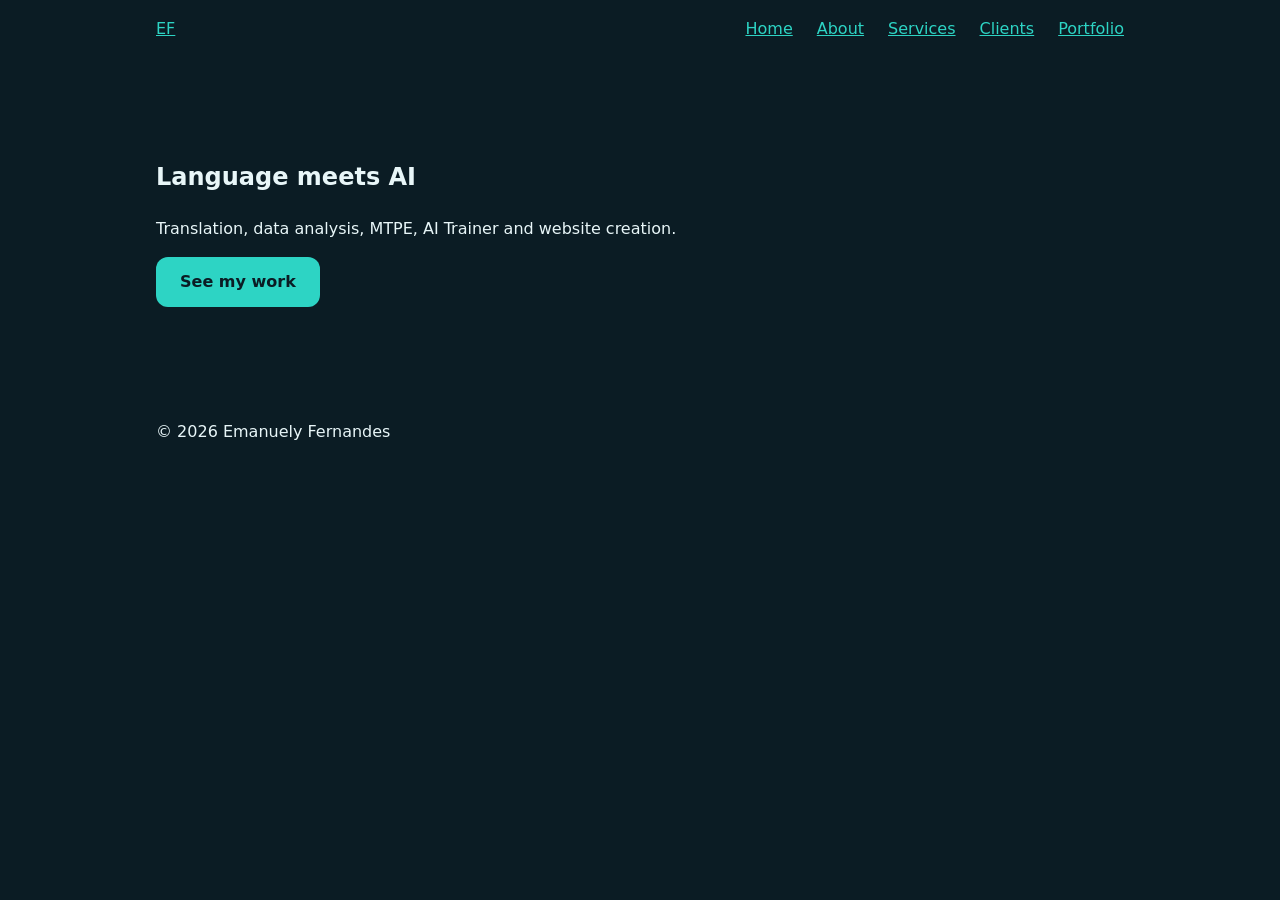
==== index.html @ c58c101b "first version" ====
<!DOCTYPE html>
<html lang="en">
<head>
  <meta charset="UTF-8">
  <meta name="viewport" content="width=device-width, initial-scale=1">
  <title>Emanuely Fernandes | Translator & AI Data Trainer</title>
  <meta name="description" content="English to Portuguese translator and AI data trainer.">
  <meta http-equiv="Content-Security-Policy"
        content="default-src 'self'; img-src 'self' data:; style-src 'self'; script-src 'self'">
  <link rel="stylesheet" href="css/style.css">
  <script src="js/main.js" defer></script>
</head>
<body>
  <header>
    <nav aria-label="Main">
      <a href="index.html" class="logo">EF</a>
      <button id="menu-btn" aria-expanded="false" aria-controls="menu">Menu</button>
      <ul id="menu">
        <li><a href="index.html" aria-current="page">Home</a></li>
        <li><a href="about.html">About</a></li>
        <li><a href="services.html">Services</a></li>
        <li><a href="clients.html">Clients</a></li>
        <li><a href="portfolio.html">Portfolio</a></li>
      </ul>
    </nav>
  </header>

  <main>
    <section class="hero">
      <h1>Language meets AI</h1>
      <p>Translation, data analysis, MTPE, AI Trainer and website creation.</p>
      <a class="btn" href="portfolio.html">See my work</a>
    </section>
  </main>

  <footer>
    <p>© <span id="year"></span> Emanuely Fernandes</p>
  </footer>
</body>
</html>
---- css/style.css ----
:root {
  --bg: #0b1c24;
  --surface: #12303c;
  --text: #e8f6f8;
  --muted: #9ec3cc;
  --accent: #2dd4c4;
  --radius: 12px;
}
* { box-sizing: border-box; }
body {
  margin: 0;
  font-family: system-ui, -apple-system, "Segoe UI", Roboto, sans-serif;
  background: var(--bg);
  color: var(--text);
  line-height: 1.6;
}
a { color: var(--accent); }
nav, main, footer { max-width: 1000px; margin: 0 auto; padding: 1rem; }
nav { display: flex; justify-content: space-between; align-items: center; }
#menu { display: flex; gap: 1.5rem; list-style: none; margin: 0; padding: 0; }
#menu-btn { display: none; }
.hero { padding: 4rem 0; }
.btn {
  display: inline-block; padding: .75rem 1.5rem;
  background: var(--accent); color: var(--bg);
  border-radius: var(--radius); text-decoration: none; font-weight: 600;
}
.card { background: var(--surface); padding: 1.5rem; border-radius: var(--radius); }
.grid { display: grid; gap: 1rem; grid-template-columns: repeat(auto-fit, minmax(240px, 1fr)); }

@media (max-width: 700px) {
  #menu-btn { display: block; }
  #menu { display: none; flex-direction: column; }
  #menu.open { display: flex; }
}
@media (prefers-reduced-motion: reduce) {
  * { animation: none !important; transition: none !important; }
}

.page { padding: 3rem 0; }
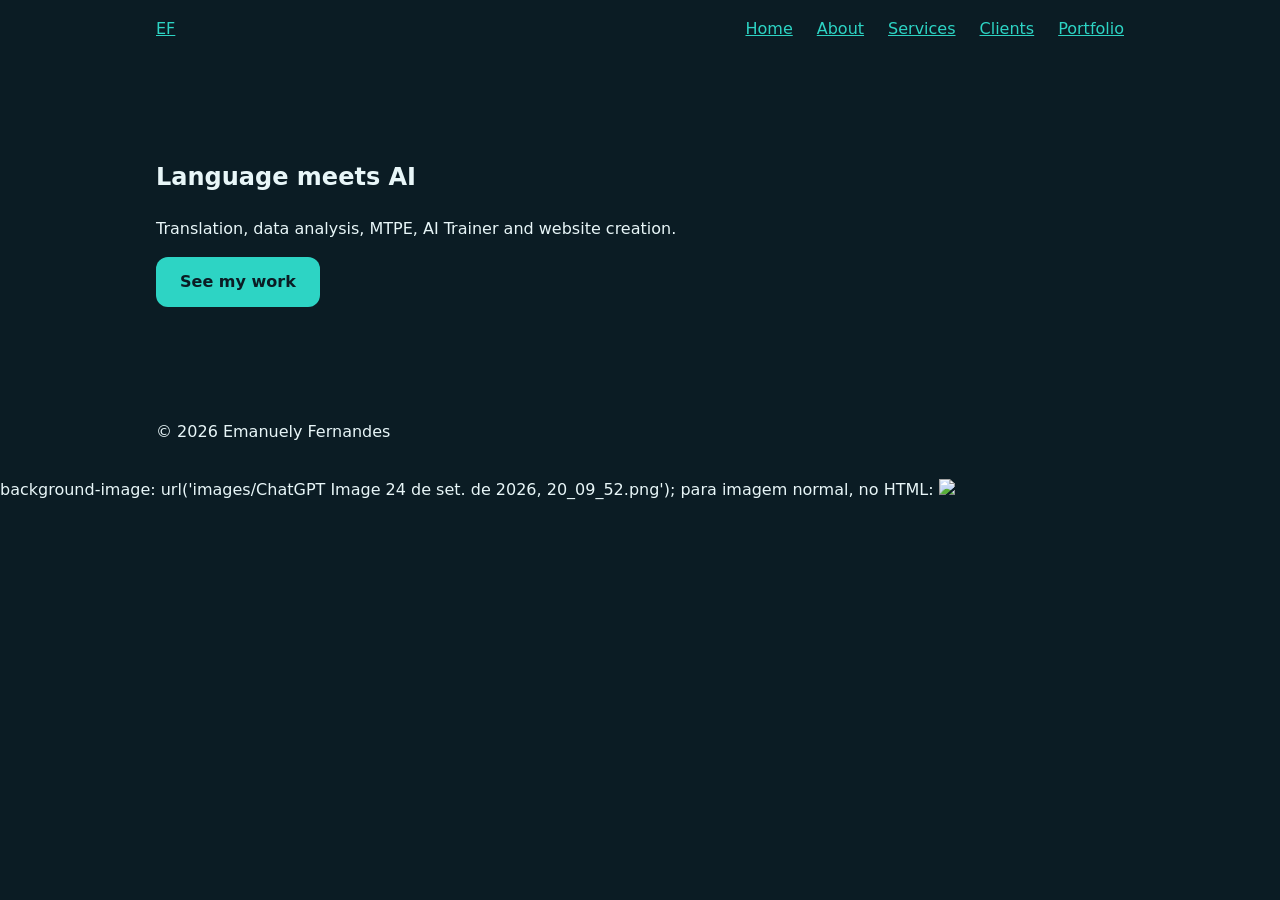
==== commit bfbc253e: "adicione imagens" ====
--- a/index.html
+++ b/index.html
@@ -37,4 +37,6 @@
     <p>© <span id="year"></span> Emanuely Fernandes</p>
   </footer>
 </body>
-</html>+</html>
+
+background-image: url('images/ChatGPT Image 24 de set. de 2026, 20_09_52.png'); para imagem normal, no HTML: <img src="images/ChatGPT Image 24 de set. de 2026, 20_09_52.png">
--- a/css/style.css
+++ b/css/style.css
@@ -37,4 +37,11 @@
   * { animation: none !important; transition: none !important; }
 }
 
-.page { padding: 3rem 0; }+.page { padding: 3rem 0; }
+
+.imagem-quadrada {
+  width: 200px;
+  height: 200px;
+  object-fit: cover;
+  border-radius: 8px;
+}
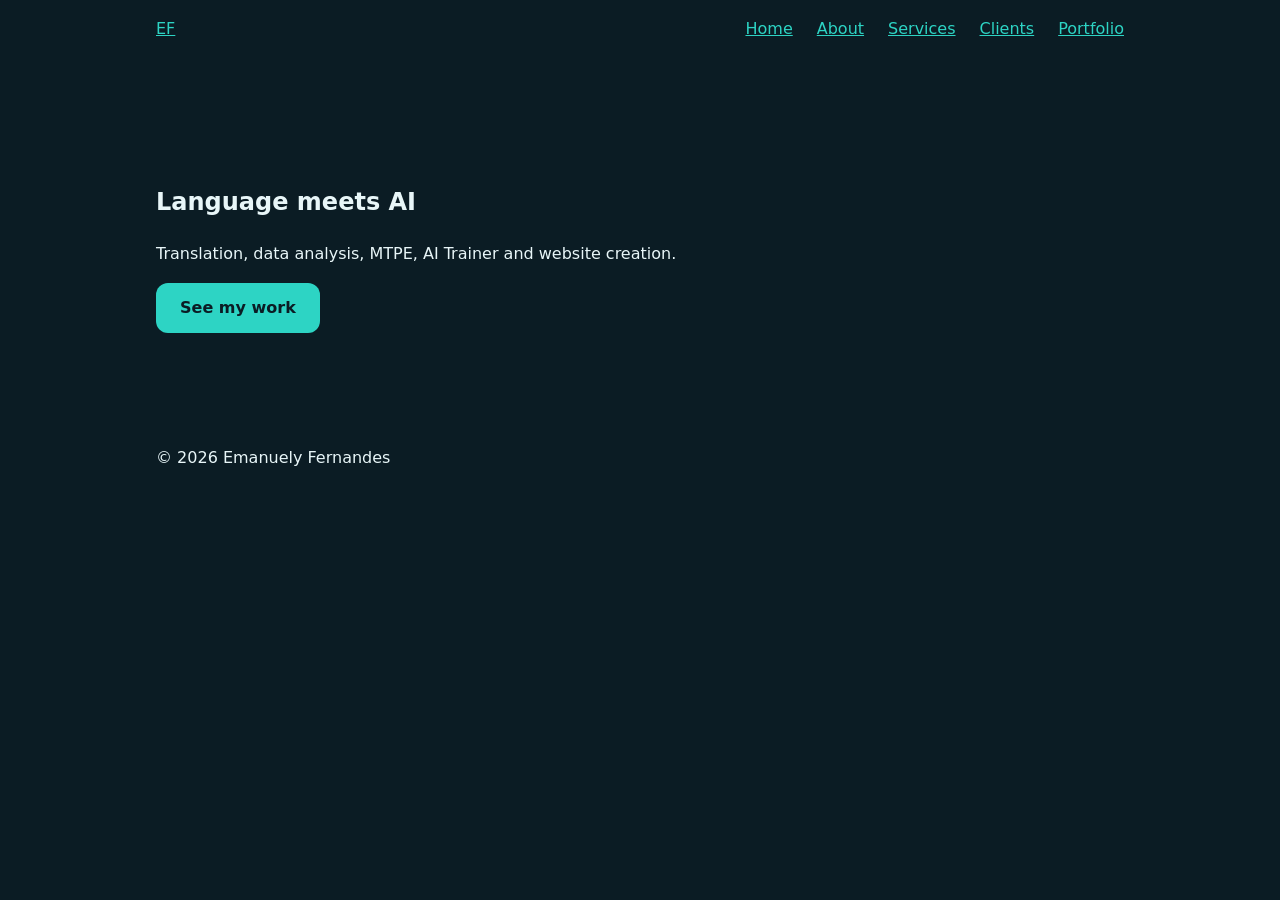
==== commit 516732b4: "mudando imagem cod" ====
--- a/index.html
+++ b/index.html
@@ -27,6 +27,7 @@
 
   <main>
     <section class="hero">
+      <img src="images/Chat.png.png" alt="" class="hero-img">
       <h1>Language meets AI</h1>
       <p>Translation, data analysis, MTPE, AI Trainer and website creation.</p>
       <a class="btn" href="portfolio.html">See my work</a>
@@ -37,6 +38,4 @@
     <p>© <span id="year"></span> Emanuely Fernandes</p>
   </footer>
 </body>
-</html>
-
-background-image: url('images/ChatGPT Image 24 de set. de 2026, 20_09_52.png'); para imagem normal, no HTML: <img src="images/ChatGPT Image 24 de set. de 2026, 20_09_52.png">+</html>
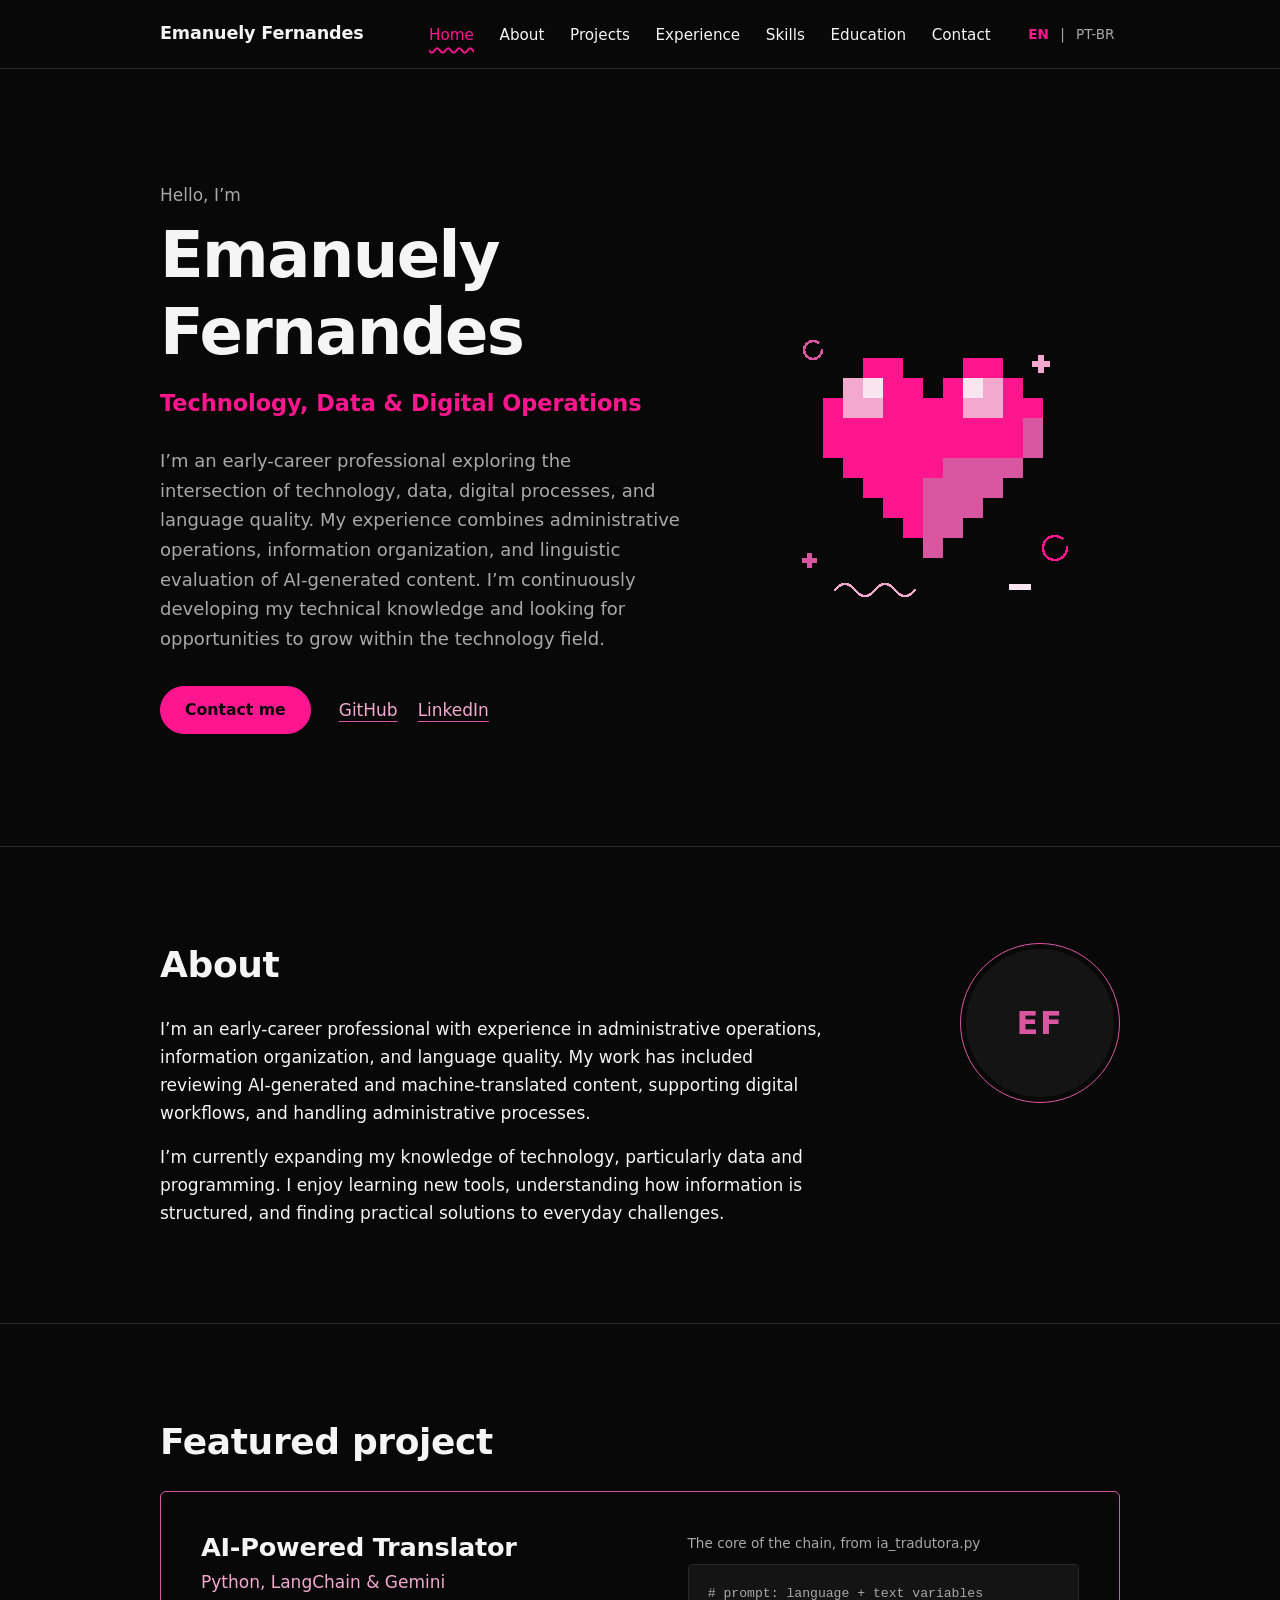
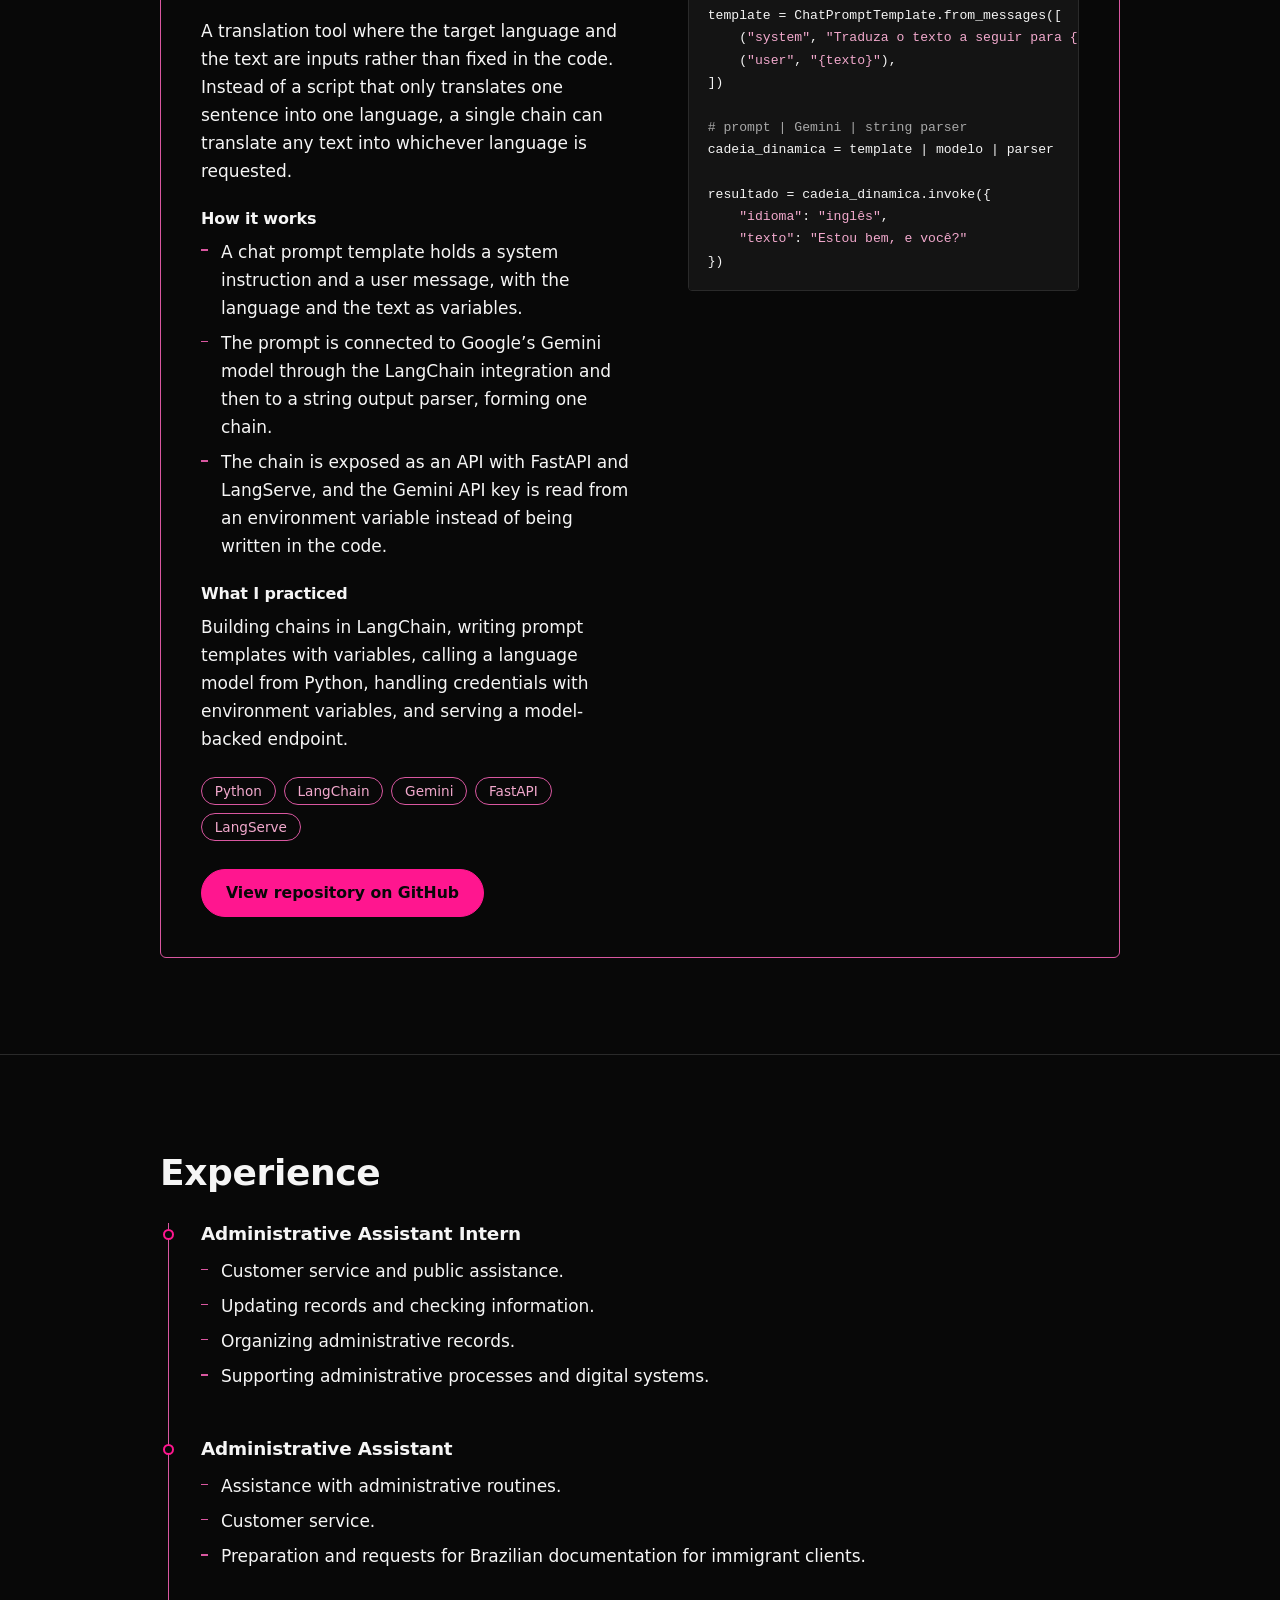
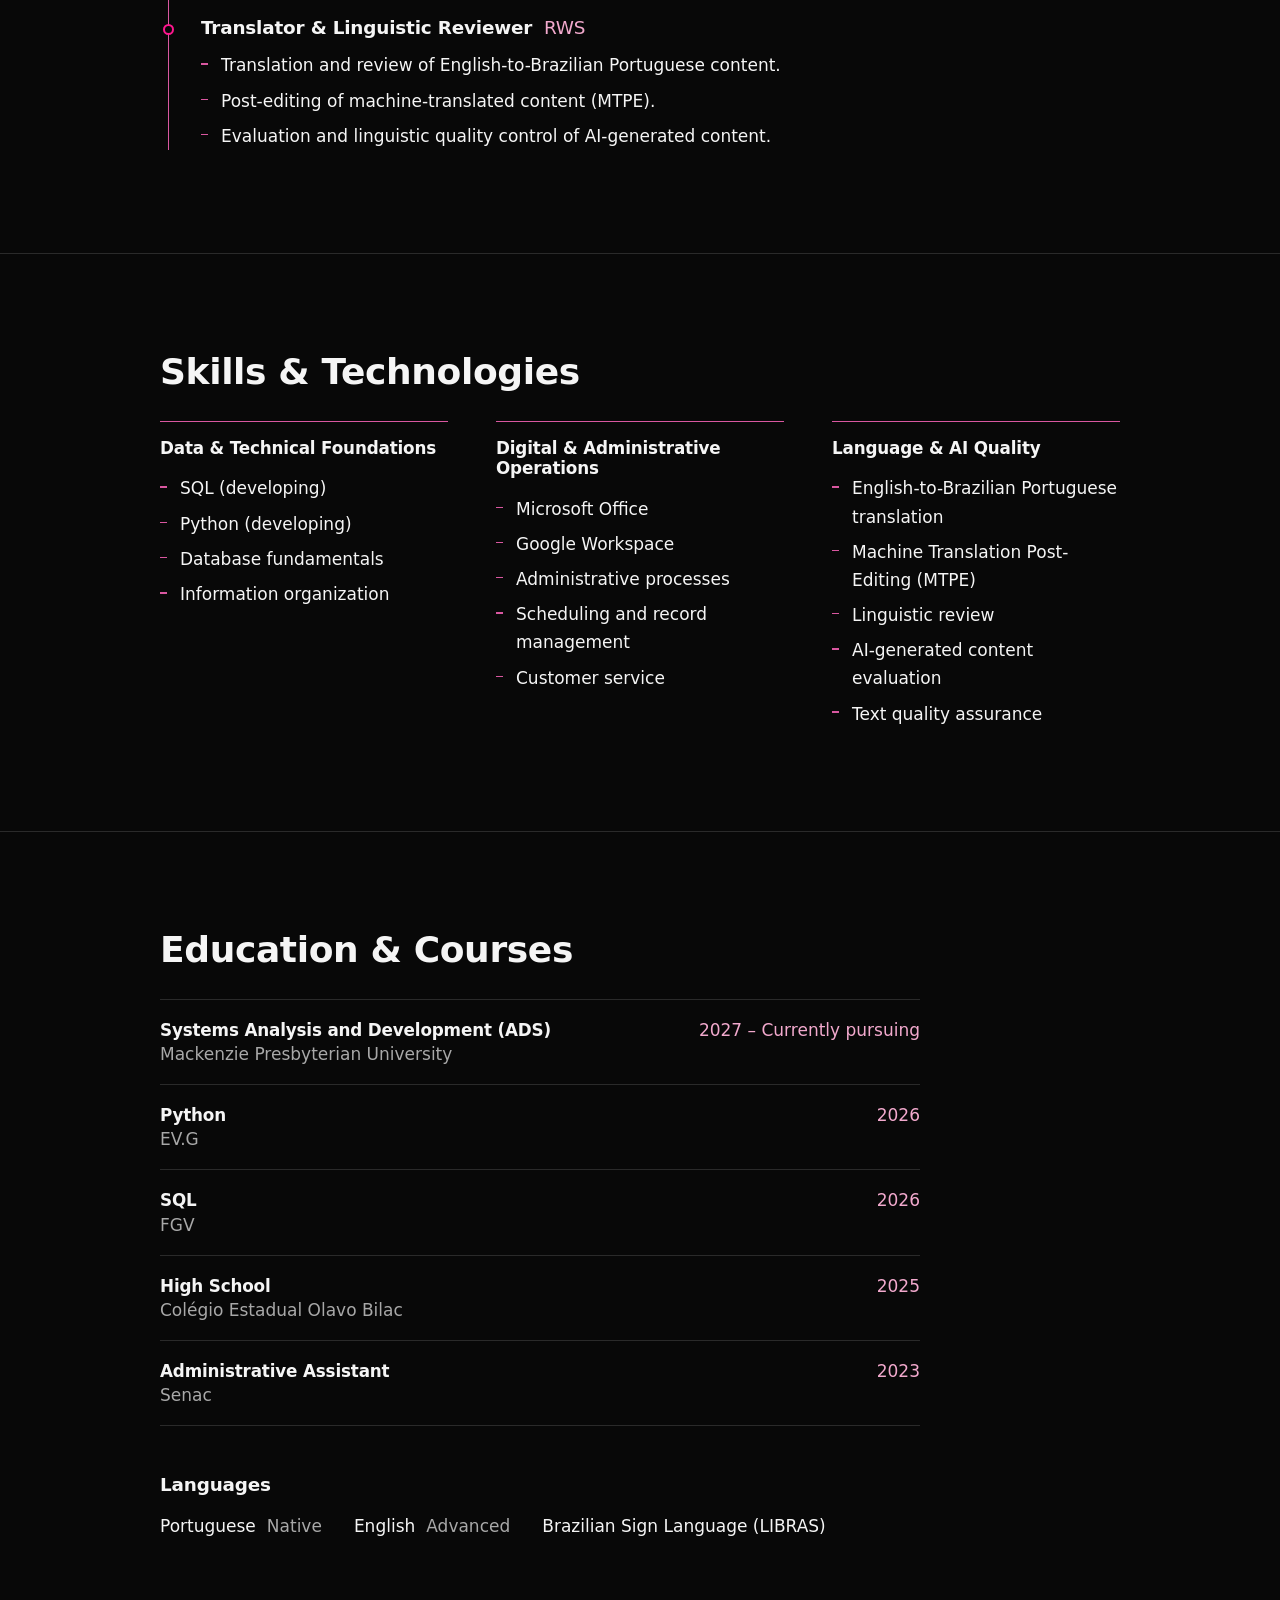
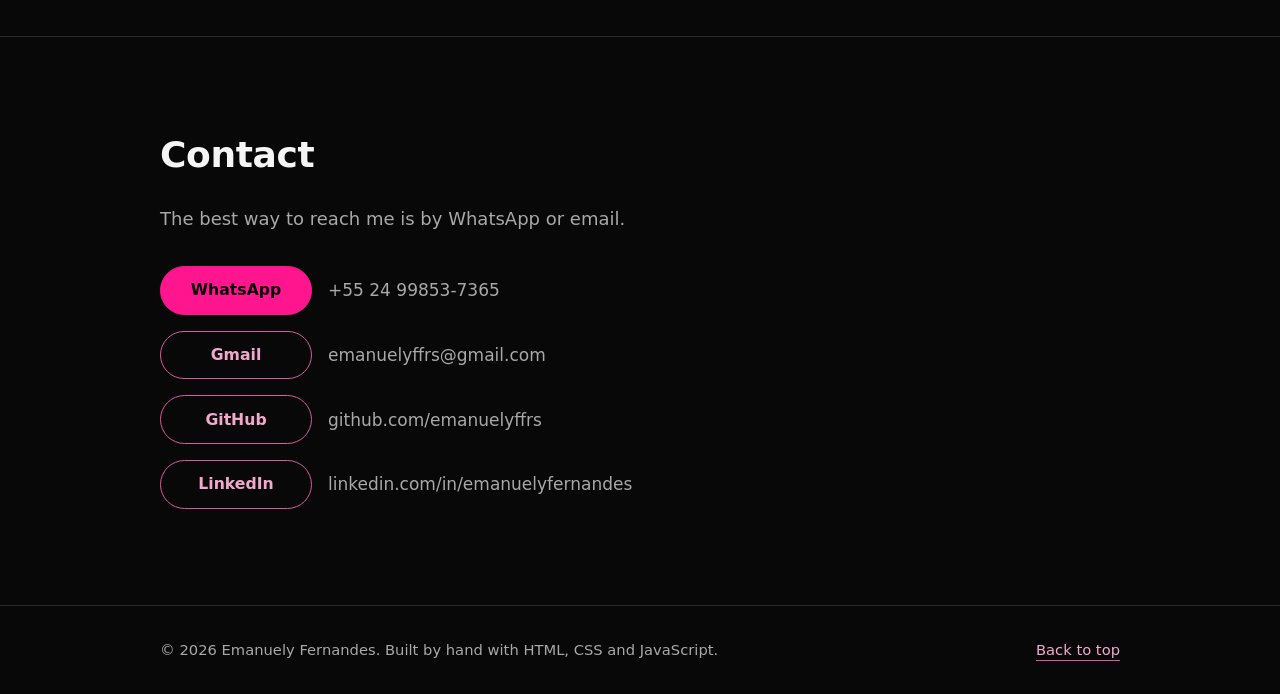
==== commit 990edc80: "Atualiza Portfólio" ====
--- a/index.html
+++ b/index.html
@@ -1,41 +1,384 @@
 <!DOCTYPE html>
 <html lang="en">
 <head>
-  <meta charset="UTF-8">
+  <meta charset="utf-8">
   <meta name="viewport" content="width=device-width, initial-scale=1">
-  <title>Emanuely Fernandes | Translator & AI Data Trainer</title>
-  <meta name="description" content="English to Portuguese translator and AI data trainer.">
-  <meta http-equiv="Content-Security-Policy"
-        content="default-src 'self'; img-src 'self' data:; style-src 'self'; script-src 'self'">
-  <link rel="stylesheet" href="css/style.css">
-  <script src="js/main.js" defer></script>
+  <title>Emanuely Fernandes | Technology, Data &amp; Digital Operations</title>
+  <meta name="description" content="Portfolio of Emanuely Fernandes, an early-career professional exploring technology, data, digital operations and language quality." data-i18n-attr="content:meta.description">
+  <meta name="theme-color" content="#080808">
+  <link rel="icon" href="assets/favicon.svg" type="image/svg+xml">
+  <link rel="stylesheet" href="styles.css">
+  <script src="script.js" defer></script>
 </head>
 <body>
-  <header>
-    <nav aria-label="Main">
-      <a href="index.html" class="logo">EF</a>
-      <button id="menu-btn" aria-expanded="false" aria-controls="menu">Menu</button>
-      <ul id="menu">
-        <li><a href="index.html" aria-current="page">Home</a></li>
-        <li><a href="about.html">About</a></li>
-        <li><a href="services.html">Services</a></li>
-        <li><a href="clients.html">Clients</a></li>
-        <li><a href="portfolio.html">Portfolio</a></li>
-      </ul>
-    </nav>
+  <a class="skip-link" href="#main" data-i18n="a11y.skip">Skip to content</a>
+
+  <header class="site-header">
+    <div class="container header-inner">
+      <a class="brand" href="#home" data-i18n="brand">Emanuely Fernandes</a>
+
+      <button class="menu-toggle" type="button" aria-expanded="false" aria-controls="site-nav" data-i18n-attr="aria-label:a11y.menu">
+        <span class="menu-toggle__bars" aria-hidden="true"></span>
+      </button>
+
+      <div class="header-panel" id="site-nav">
+        <nav aria-label="Main navigation" data-i18n-attr="aria-label:a11y.nav">
+          <ul class="nav-list">
+            <li><a href="#home" data-i18n="nav.home">Home</a></li>
+            <li><a href="#about" data-i18n="nav.about">About</a></li>
+            <li><a href="#projects" data-i18n="nav.projects">Projects</a></li>
+            <li><a href="#experience" data-i18n="nav.experience">Experience</a></li>
+            <li><a href="#skills" data-i18n="nav.skills">Skills</a></li>
+            <li><a href="#education" data-i18n="nav.education">Education</a></li>
+            <li><a href="#contact" data-i18n="nav.contact">Contact</a></li>
+          </ul>
+        </nav>
+
+        <div class="lang-switch" role="group" aria-label="Language" data-i18n-attr="aria-label:a11y.lang">
+          <button type="button" data-lang="en" lang="en" aria-pressed="true" title="English">EN</button>
+          <span aria-hidden="true">|</span>
+          <button type="button" data-lang="pt-BR" lang="pt-BR" aria-pressed="false" title="Português (Brasil)">PT-BR</button>
+        </div>
+      </div>
+    </div>
   </header>
 
-  <main>
-    <section class="hero">
-      <img src="images/Chat.png.png" alt="" class="hero-img">
-      <h1>Language meets AI</h1>
-      <p>Translation, data analysis, MTPE, AI Trainer and website creation.</p>
-      <a class="btn" href="portfolio.html">See my work</a>
+  <main id="main">
+
+    <!-- HOME -->
+    <section class="section hero" id="home" aria-labelledby="home-title">
+      <div class="container hero-grid">
+        <div class="hero-text">
+          <p class="hello" data-i18n="home.hello">Hello, I'm</p>
+          <h1 id="home-title">Emanuely Fernandes</h1>
+          <p class="headline" data-i18n="home.headline">Technology, Data &amp; Digital Operations</p>
+          <p class="lead" data-i18n="home.intro">I’m an early-career professional exploring the intersection of technology, data, digital processes, and language quality. My experience combines administrative operations, information organization, and linguistic evaluation of AI-generated content. I’m continuously developing my technical knowledge and looking for opportunities to grow within the technology field.</p>
+
+          <div class="hero-actions">
+            <a class="btn btn-primary" href="#contact" data-i18n="home.cta">Contact me</a>
+            <ul class="profile-links" data-i18n-attr="aria-label:home.profiles">
+              <li><a class="text-link" href="https://github.com/emanuelyffrs" target="_blank" rel="noopener noreferrer">GitHub<span class="sr-only" data-i18n="a11y.newTab"> (opens in a new tab)</span></a></li>
+              <li><a class="text-link" href="https://www.linkedin.com/in/emanuelyfernandes" target="_blank" rel="noopener noreferrer">LinkedIn<span class="sr-only" data-i18n="a11y.newTab"> (opens in a new tab)</span></a></li>
+            </ul>
+          </div>
+        </div>
+
+        <div class="hero-art" role="img" aria-label="Small pixel-art pink heart surrounded by hand-drawn sparkles" data-i18n-attr="aria-label:home.art">
+          <svg viewBox="0 0 320 320" shape-rendering="crispEdges" xmlns="http://www.w3.org/2000/svg" aria-hidden="true" focusable="false">
+      <rect x="90" y="60" width="20" height="20" fill="#FF168F"/>
+      <rect x="110" y="60" width="20" height="20" fill="#FF168F"/>
+      <rect x="190" y="60" width="20" height="20" fill="#FF168F"/>
+      <rect x="210" y="60" width="20" height="20" fill="#FF168F"/>
+      <rect x="70" y="80" width="20" height="20" fill="#F2A9CD"/>
+      <rect x="90" y="80" width="20" height="20" fill="#F8E5EF"/>
+      <rect x="110" y="80" width="20" height="20" fill="#FF168F"/>
+      <rect x="130" y="80" width="20" height="20" fill="#FF168F"/>
+      <rect x="170" y="80" width="20" height="20" fill="#FF168F"/>
+      <rect x="190" y="80" width="20" height="20" fill="#F8E5EF"/>
+      <rect x="210" y="80" width="20" height="20" fill="#F2A9CD"/>
+      <rect x="230" y="80" width="20" height="20" fill="#FF168F"/>
+      <rect x="50" y="100" width="20" height="20" fill="#FF168F"/>
+      <rect x="70" y="100" width="20" height="20" fill="#F2A9CD"/>
+      <rect x="90" y="100" width="20" height="20" fill="#F2A9CD"/>
+      <rect x="110" y="100" width="20" height="20" fill="#FF168F"/>
+      <rect x="130" y="100" width="20" height="20" fill="#FF168F"/>
+      <rect x="150" y="100" width="20" height="20" fill="#FF168F"/>
+      <rect x="170" y="100" width="20" height="20" fill="#FF168F"/>
+      <rect x="190" y="100" width="20" height="20" fill="#F2A9CD"/>
+      <rect x="210" y="100" width="20" height="20" fill="#F2A9CD"/>
+      <rect x="230" y="100" width="20" height="20" fill="#FF168F"/>
+      <rect x="250" y="100" width="20" height="20" fill="#FF168F"/>
+      <rect x="50" y="120" width="20" height="20" fill="#FF168F"/>
+      <rect x="70" y="120" width="20" height="20" fill="#FF168F"/>
+      <rect x="90" y="120" width="20" height="20" fill="#FF168F"/>
+      <rect x="110" y="120" width="20" height="20" fill="#FF168F"/>
+      <rect x="130" y="120" width="20" height="20" fill="#FF168F"/>
+      <rect x="150" y="120" width="20" height="20" fill="#FF168F"/>
+      <rect x="170" y="120" width="20" height="20" fill="#FF168F"/>
+      <rect x="190" y="120" width="20" height="20" fill="#FF168F"/>
+      <rect x="210" y="120" width="20" height="20" fill="#FF168F"/>
+      <rect x="230" y="120" width="20" height="20" fill="#FF168F"/>
+      <rect x="250" y="120" width="20" height="20" fill="#D957A0"/>
+      <rect x="50" y="140" width="20" height="20" fill="#FF168F"/>
+      <rect x="70" y="140" width="20" height="20" fill="#FF168F"/>
+      <rect x="90" y="140" width="20" height="20" fill="#FF168F"/>
+      <rect x="110" y="140" width="20" height="20" fill="#FF168F"/>
+      <rect x="130" y="140" width="20" height="20" fill="#FF168F"/>
+      <rect x="150" y="140" width="20" height="20" fill="#FF168F"/>
+      <rect x="170" y="140" width="20" height="20" fill="#FF168F"/>
+      <rect x="190" y="140" width="20" height="20" fill="#FF168F"/>
+      <rect x="210" y="140" width="20" height="20" fill="#FF168F"/>
+      <rect x="230" y="140" width="20" height="20" fill="#FF168F"/>
+      <rect x="250" y="140" width="20" height="20" fill="#D957A0"/>
+      <rect x="70" y="160" width="20" height="20" fill="#FF168F"/>
+      <rect x="90" y="160" width="20" height="20" fill="#FF168F"/>
+      <rect x="110" y="160" width="20" height="20" fill="#FF168F"/>
+      <rect x="130" y="160" width="20" height="20" fill="#FF168F"/>
+      <rect x="150" y="160" width="20" height="20" fill="#FF168F"/>
+      <rect x="170" y="160" width="20" height="20" fill="#D957A0"/>
+      <rect x="190" y="160" width="20" height="20" fill="#D957A0"/>
+      <rect x="210" y="160" width="20" height="20" fill="#D957A0"/>
+      <rect x="230" y="160" width="20" height="20" fill="#D957A0"/>
+      <rect x="90" y="180" width="20" height="20" fill="#FF168F"/>
+      <rect x="110" y="180" width="20" height="20" fill="#FF168F"/>
+      <rect x="130" y="180" width="20" height="20" fill="#FF168F"/>
+      <rect x="150" y="180" width="20" height="20" fill="#D957A0"/>
+      <rect x="170" y="180" width="20" height="20" fill="#D957A0"/>
+      <rect x="190" y="180" width="20" height="20" fill="#D957A0"/>
+      <rect x="210" y="180" width="20" height="20" fill="#D957A0"/>
+      <rect x="110" y="200" width="20" height="20" fill="#FF168F"/>
+      <rect x="130" y="200" width="20" height="20" fill="#FF168F"/>
+      <rect x="150" y="200" width="20" height="20" fill="#D957A0"/>
+      <rect x="170" y="200" width="20" height="20" fill="#D957A0"/>
+      <rect x="190" y="200" width="20" height="20" fill="#D957A0"/>
+      <rect x="130" y="220" width="20" height="20" fill="#FF168F"/>
+      <rect x="150" y="220" width="20" height="20" fill="#D957A0"/>
+      <rect x="170" y="220" width="20" height="20" fill="#D957A0"/>
+      <rect x="150" y="240" width="20" height="20" fill="#D957A0"/>
+      <rect x="265" y="57" width="6" height="18" fill="#F2A9CD"/><rect x="259" y="63" width="18" height="6" fill="#F2A9CD"/>
+      <rect x="34" y="255" width="5" height="15" fill="#D957A0"/><rect x="29" y="260" width="15" height="5" fill="#D957A0"/>
+      <!-- hand-drawn rings and squiggle -->
+      <circle cx="40" cy="52" r="9" fill="none" stroke="#D957A0" stroke-width="2.5" stroke-linecap="round" stroke-dasharray="48 9"/>
+      <circle cx="282" cy="250" r="12" fill="none" stroke="#FF168F" stroke-width="2.5" stroke-linecap="round" stroke-dasharray="64 10"/>
+      <path d="M62 292 q10 -12 20 0 t20 0 t20 0 t20 0" fill="none" stroke="#F2A9CD" stroke-width="2.5" stroke-linecap="round"/>
+      <rect class="cursor-blink" x="236" y="286" width="22" height="6" fill="#F8E5EF"/>
+    </svg>
+        </div>
+      </div>
+    </section>
+
+    <!-- ABOUT -->
+    <section class="section" id="about" aria-labelledby="about-title">
+      <div class="container about-grid">
+        <div class="about-text">
+          <h2 id="about-title" data-i18n="about.title">About</h2>
+          <p data-i18n="about.p1">I’m an early-career professional with experience in administrative operations, information organization, and language quality. My work has included reviewing AI-generated and machine-translated content, supporting digital workflows, and handling administrative processes.</p>
+          <p data-i18n="about.p2">I’m currently expanding my knowledge of technology, particularly data and programming. I enjoy learning new tools, understanding how information is structured, and finding practical solutions to everyday challenges.</p>
+        </div>
+
+        <figure class="photo" id="photo">
+          <img src="assets/profile-photo.jpg" width="160" height="160" alt="Portrait of Emanuely Fernandes" data-i18n-attr="alt:about.photoAlt">
+          <span class="photo__placeholder" aria-hidden="true">EF</span>
+        </figure>
+      </div>
+    </section>
+
+    <!-- FEATURED PROJECT -->
+    <section class="section" id="projects" aria-labelledby="projects-title">
+      <div class="container">
+        <h2 id="projects-title" data-i18n="projects.title">Featured project</h2>
+
+        <article class="project" aria-labelledby="project-name">
+          <div class="project-body">
+            <h3 id="project-name">AI-Powered Translator</h3>
+            <p class="project-stack" data-i18n="projects.stackLine">Python, LangChain &amp; Gemini</p>
+
+            <p data-i18n="projects.purpose">A translation tool where the target language and the text are inputs rather than fixed in the code. Instead of a script that only translates one sentence into one language, a single chain can translate any text into whichever language is requested.</p>
+
+            <h4 data-i18n="projects.howTitle">How it works</h4>
+            <ul class="plain-list">
+              <li data-i18n="projects.how1">A chat prompt template holds a system instruction and a user message, with the language and the text as variables.</li>
+              <li data-i18n="projects.how2">The prompt is connected to Google’s Gemini model through the LangChain integration and then to a string output parser, forming one chain.</li>
+              <li data-i18n="projects.how3">The chain is exposed as an API with FastAPI and LangServe, and the Gemini API key is read from an environment variable instead of being written in the code.</li>
+            </ul>
+
+            <h4 data-i18n="projects.learnTitle">What I practiced</h4>
+            <p data-i18n="projects.learn">Building chains in LangChain, writing prompt templates with variables, calling a language model from Python, handling credentials with environment variables, and serving a model-backed endpoint.</p>
+
+            <ul class="tags" data-i18n-attr="aria-label:projects.toolsLabel" aria-label="Tools used">
+              <li>Python</li>
+              <li>LangChain</li>
+              <li>Gemini</li>
+              <li>FastAPI</li>
+              <li>LangServe</li>
+            </ul>
+
+            <a class="btn btn-primary" href="https://github.com/emanuelyffrs/tradutor-ia-langchain-gemini" target="_blank" rel="noopener noreferrer"><span data-i18n="projects.repo">View repository on GitHub</span><span class="sr-only" data-i18n="a11y.newTab"> (opens in a new tab)</span></a>
+          </div>
+
+          <figure class="code-figure">
+            <figcaption data-i18n="projects.codeCaption">The core of the chain, from ia_tradutora.py</figcaption>
+<pre class="code" tabindex="0" aria-label="Code excerpt from the project" data-i18n-attr="aria-label:projects.codeLabel"><code><span class="c"># prompt: language + text variables</span>
+template = ChatPromptTemplate.from_messages([
+    (<span class="s">"system"</span>, <span class="s">"Traduza o texto a seguir para {idioma}"</span>),
+    (<span class="s">"user"</span>, <span class="s">"{texto}"</span>),
+])
+
+<span class="c"># prompt | Gemini | string parser</span>
+cadeia_dinamica = template | modelo | parser
+
+resultado = cadeia_dinamica.invoke({
+    <span class="s">"idioma"</span>: <span class="s">"inglês"</span>,
+    <span class="s">"texto"</span>: <span class="s">"Estou bem, e você?"</span>
+})</code></pre>
+          </figure>
+        </article>
+      </div>
+    </section>
+
+    <!-- EXPERIENCE -->
+    <section class="section" id="experience" aria-labelledby="experience-title">
+      <div class="container">
+        <h2 id="experience-title" data-i18n="experience.title">Experience</h2>
+
+        <ol class="timeline">
+          <li>
+            <h3 data-i18n="experience.intern.role">Administrative Assistant Intern</h3>
+            <ul class="plain-list">
+              <li data-i18n="experience.intern.b1">Customer service and public assistance.</li>
+              <li data-i18n="experience.intern.b2">Updating records and checking information.</li>
+              <li data-i18n="experience.intern.b3">Organizing administrative records.</li>
+              <li data-i18n="experience.intern.b4">Supporting administrative processes and digital systems.</li>
+            </ul>
+          </li>
+          <li>
+            <h3 data-i18n="experience.assistant.role">Administrative Assistant</h3>
+            <ul class="plain-list">
+              <li data-i18n="experience.assistant.b1">Assistance with administrative routines.</li>
+              <li data-i18n="experience.assistant.b2">Customer service.</li>
+              <li data-i18n="experience.assistant.b3">Preparation and requests for Brazilian documentation for immigrant clients.</li>
+            </ul>
+          </li>
+          <li>
+            <h3><span data-i18n="experience.rws.role">Translator &amp; Linguistic Reviewer</span> <span class="org">RWS</span></h3>
+            <ul class="plain-list">
+              <li data-i18n="experience.rws.b1">Translation and review of English-to-Brazilian Portuguese content.</li>
+              <li data-i18n="experience.rws.b2">Post-editing of machine-translated content (MTPE).</li>
+              <li data-i18n="experience.rws.b3">Evaluation and linguistic quality control of AI-generated content.</li>
+            </ul>
+          </li>
+        </ol>
+      </div>
+    </section>
+
+    <!-- SKILLS -->
+    <section class="section" id="skills" aria-labelledby="skills-title">
+      <div class="container">
+        <h2 id="skills-title" data-i18n="skills.title">Skills &amp; Technologies</h2>
+
+        <div class="skills-grid">
+          <div class="skill-group">
+            <h3 data-i18n="skills.data.title">Data &amp; Technical Foundations</h3>
+            <ul class="plain-list">
+              <li data-i18n="skills.data.sql">SQL (developing)</li>
+              <li data-i18n="skills.data.python">Python (developing)</li>
+              <li data-i18n="skills.data.db">Database fundamentals</li>
+              <li data-i18n="skills.data.info">Information organization</li>
+            </ul>
+          </div>
+
+          <div class="skill-group">
+            <h3 data-i18n="skills.ops.title">Digital &amp; Administrative Operations</h3>
+            <ul class="plain-list">
+              <li data-i18n="skills.ops.office">Microsoft Office</li>
+              <li data-i18n="skills.ops.google">Google Workspace</li>
+              <li data-i18n="skills.ops.admin">Administrative processes</li>
+              <li data-i18n="skills.ops.records">Scheduling and record management</li>
+              <li data-i18n="skills.ops.service">Customer service</li>
+            </ul>
+          </div>
+
+          <div class="skill-group">
+            <h3 data-i18n="skills.lang.title">Language &amp; AI Quality</h3>
+            <ul class="plain-list">
+              <li data-i18n="skills.lang.translation">English-to-Brazilian Portuguese translation</li>
+              <li data-i18n="skills.lang.mtpe">Machine Translation Post-Editing (MTPE)</li>
+              <li data-i18n="skills.lang.review">Linguistic review</li>
+              <li data-i18n="skills.lang.eval">AI-generated content evaluation</li>
+              <li data-i18n="skills.lang.qa">Text quality assurance</li>
+            </ul>
+          </div>
+        </div>
+      </div>
+    </section>
+
+    <!-- EDUCATION & LANGUAGES -->
+    <section class="section" id="education" aria-labelledby="education-title">
+      <div class="container">
+        <h2 id="education-title" data-i18n="education.title">Education &amp; Courses</h2>
+
+        <ul class="edu-list">
+          <li>
+            <div>
+              <h3 data-i18n="education.ads.title">Systems Analysis and Development (ADS)</h3>
+              <p class="muted" data-i18n="education.ads.school">Mackenzie Presbyterian University</p>
+            </div>
+            <p class="edu-when" data-i18n="education.ads.status">2027 – Currently pursuing</p>
+          </li>
+          <li>
+            <div>
+              <h3 data-i18n="education.python.title">Python</h3>
+              <p class="muted">EV.G</p>
+            </div>
+            <p class="edu-when">2026</p>
+          </li>
+          <li>
+            <div>
+              <h3 data-i18n="education.sql.title">SQL</h3>
+              <p class="muted">FGV</p>
+            </div>
+            <p class="edu-when">2026</p>
+          </li>
+          <li>
+            <div>
+              <h3 data-i18n="education.hs.title">High School</h3>
+              <p class="muted">Colégio Estadual Olavo Bilac</p>
+            </div>
+            <p class="edu-when">2025</p>
+          </li>
+          <li>
+            <div>
+              <h3 data-i18n="education.senac.title">Administrative Assistant</h3>
+              <p class="muted">Senac</p>
+            </div>
+            <p class="edu-when">2023</p>
+          </li>
+        </ul>
+
+        <h3 class="subhead" data-i18n="languages.title">Languages</h3>
+        <ul class="lang-list">
+          <li><span data-i18n="languages.pt">Portuguese</span> <span class="muted" data-i18n="languages.ptLevel">Native</span></li>
+          <li><span data-i18n="languages.en">English</span> <span class="muted" data-i18n="languages.enLevel">Advanced</span></li>
+          <li><span data-i18n="languages.libras">Brazilian Sign Language (LIBRAS)</span></li>
+        </ul>
+      </div>
+    </section>
+
+    <!-- CONTACT -->
+    <section class="section" id="contact" aria-labelledby="contact-title">
+      <div class="container">
+        <h2 id="contact-title" data-i18n="contact.title">Contact</h2>
+        <p class="lead" data-i18n="contact.intro">The best way to reach me is by WhatsApp or email.</p>
+
+        <ul class="contact-list">
+          <li>
+            <a class="btn btn-primary" href="https://wa.me/5524998537365" target="_blank" rel="noopener noreferrer">WhatsApp<span class="sr-only" data-i18n="a11y.newTab"> (opens in a new tab)</span></a>
+            <span class="muted">+55 24 99853-7365</span>
+          </li>
+          <li>
+            <a class="btn btn-outline" href="mailto:emanuelyffrs@gmail.com">Gmail</a>
+            <span class="muted">emanuelyffrs@gmail.com</span>
+          </li>
+          <li>
+            <a class="btn btn-outline" href="https://github.com/emanuelyffrs" target="_blank" rel="noopener noreferrer">GitHub<span class="sr-only" data-i18n="a11y.newTab"> (opens in a new tab)</span></a>
+            <span class="muted">github.com/emanuelyffrs</span>
+          </li>
+          <li>
+            <a class="btn btn-outline" href="https://www.linkedin.com/in/emanuelyfernandes" target="_blank" rel="noopener noreferrer">LinkedIn<span class="sr-only" data-i18n="a11y.newTab"> (opens in a new tab)</span></a>
+            <span class="muted">linkedin.com/in/emanuelyfernandes</span>
+          </li>
+        </ul>
+      </div>
     </section>
   </main>
 
-  <footer>
-    <p>© <span id="year"></span> Emanuely Fernandes</p>
+  <footer class="site-footer">
+    <div class="container footer-inner">
+      <p data-i18n="footer.text">© 2026 Emanuely Fernandes. Built by hand with HTML, CSS and JavaScript.</p>
+      <a class="text-link" href="#home" data-i18n="footer.top">Back to top</a>
+    </div>
   </footer>
+
+  <p class="sr-only" id="lang-status" role="status" aria-live="polite"></p>
 </body>
-</html>+</html>
--- a/styles.css
+++ b/styles.css
@@ -0,0 +1,520 @@
+/* ==========================================================================
+   Emanuely Fernandes — portfolio
+   Plain CSS, no build step. Colors are defined once, in :root.
+   ========================================================================== */
+
+:root {
+  --pink-hot: #FF168F;
+  --pink-mid: #D957A0;
+  --pink-soft: #F2A9CD;
+  --pink-pale: #F8E5EF;
+
+  --bg: #080808;
+  --bg-alt: #141414;
+  --text: #F5F5F5;
+  --text-muted: #A8A8A8;
+  --line: #2a2a2a;
+
+  --font-body: "Inter", "Segoe UI", system-ui, -apple-system, "Helvetica Neue", Arial, sans-serif;
+  --font-mono: ui-monospace, "SFMono-Regular", Menlo, Consolas, "Liberation Mono", monospace;
+
+  --max: 1040px;
+  --header-h: 68px;
+}
+
+*,
+*::before,
+*::after { box-sizing: border-box; }
+
+html {
+  scroll-behavior: smooth;
+  scroll-padding-top: calc(var(--header-h) + 16px);
+  -webkit-text-size-adjust: 100%;
+}
+
+body {
+  margin: 0;
+  background: var(--bg);
+  color: var(--text);
+  font-family: var(--font-body);
+  font-size: 1.0625rem;
+  line-height: 1.65;
+  overflow-wrap: break-word;
+}
+
+[hidden] { display: none !important; }
+
+img, svg { max-width: 100%; display: block; }
+
+h1, h2, h3, h4 { margin: 0; line-height: 1.2; font-weight: 650; letter-spacing: -0.01em; }
+p { margin: 0 0 1rem; }
+ul, ol { margin: 0; padding: 0; list-style: none; }
+
+a { color: inherit; }
+
+.container {
+  width: 100%;
+  max-width: var(--max);
+  margin-inline: auto;
+  padding-inline: clamp(1.25rem, 5vw, 2.5rem);
+}
+
+.muted { color: var(--text-muted); }
+
+.sr-only {
+  position: absolute;
+  width: 1px; height: 1px;
+  margin: -1px; padding: 0;
+  overflow: hidden;
+  clip: rect(0 0 0 0);
+  white-space: nowrap;
+  border: 0;
+}
+
+.skip-link {
+  position: absolute;
+  left: 1rem; top: -4rem;
+  background: var(--pink-hot);
+  color: var(--bg);
+  padding: .6rem 1rem;
+  border-radius: 4px;
+  font-weight: 600;
+  z-index: 100;
+}
+.skip-link:focus { top: 1rem; }
+
+:focus-visible {
+  outline: 2px solid var(--pink-soft);
+  outline-offset: 3px;
+  border-radius: 3px;
+}
+
+/* ---------- Header ---------- */
+
+.site-header {
+  position: sticky;
+  top: 0;
+  z-index: 50;
+  background: var(--bg);
+  border-bottom: 1px solid var(--line);
+}
+
+.header-inner {
+  display: flex;
+  align-items: center;
+  justify-content: space-between;
+  min-height: var(--header-h);
+  gap: 1.5rem;
+}
+
+.brand {
+  font-weight: 650;
+  font-size: 1.1rem;
+  text-decoration: none;
+  letter-spacing: -0.01em;
+  white-space: nowrap;
+}
+.brand:hover { color: var(--pink-soft); }
+
+.header-panel {
+  display: flex;
+  align-items: center;
+  gap: 2rem;
+}
+
+.nav-list {
+  display: flex;
+  gap: 1.6rem;
+}
+
+.nav-list a {
+  text-decoration: none;
+  font-size: .95rem;
+  color: var(--text);
+  padding: .35rem 0;
+  transition: color .15s ease;
+}
+.nav-list a:hover { color: var(--pink-soft); }
+
+/* current section: a wavy hand-drawn style underline */
+.nav-list a[aria-current="true"] {
+  color: var(--pink-hot);
+  text-decoration: underline wavy var(--pink-hot) 1.5px;
+  text-underline-offset: 7px;
+}
+
+.lang-switch {
+  display: flex;
+  align-items: center;
+  gap: .35rem;
+  font-size: .85rem;
+  color: var(--text-muted);
+}
+.lang-switch button {
+  font: inherit;
+  background: none;
+  border: 0;
+  color: var(--text-muted);
+  padding: .4rem .35rem;
+  min-height: 36px;
+  cursor: pointer;
+  border-radius: 3px;
+  transition: color .15s ease;
+}
+.lang-switch button:hover { color: var(--text); }
+.lang-switch button[aria-pressed="true"] {
+  color: var(--pink-hot);
+  font-weight: 650;
+}
+
+.menu-toggle {
+  display: none;
+  background: none;
+  border: 1px solid var(--line);
+  border-radius: 4px;
+  width: 44px; height: 44px;
+  cursor: pointer;
+  color: var(--text);
+  align-items: center;
+  justify-content: center;
+}
+.menu-toggle:hover { border-color: var(--pink-mid); }
+.menu-toggle__bars,
+.menu-toggle__bars::before,
+.menu-toggle__bars::after {
+  display: block;
+  width: 20px; height: 2px;
+  background: currentColor;
+  border-radius: 2px;
+  position: relative;
+  content: "";
+}
+.menu-toggle__bars::before { position: absolute; top: -6px; }
+.menu-toggle__bars::after  { position: absolute; top: 6px; }
+.menu-toggle[aria-expanded="true"] .menu-toggle__bars { background: transparent; }
+.menu-toggle[aria-expanded="true"] .menu-toggle__bars::before { top: 0; transform: rotate(45deg); }
+.menu-toggle[aria-expanded="true"] .menu-toggle__bars::after  { top: 0; transform: rotate(-45deg); }
+
+/* ---------- Sections ---------- */
+
+.section {
+  padding-block: clamp(3.5rem, 8vw, 6rem);
+}
+.section + .section { border-top: 1px solid var(--line); }
+
+h2 {
+  font-size: clamp(1.75rem, 3.4vw, 2.25rem);
+  margin-bottom: 1.75rem;
+}
+
+h3 { font-size: 1.15rem; }
+
+.lead {
+  color: var(--text-muted);
+  font-size: 1.125rem;
+  max-width: 62ch;
+}
+
+.subhead { margin: 3rem 0 1rem; }
+
+/* ---------- Buttons & links ---------- */
+
+.btn {
+  display: inline-flex;
+  align-items: center;
+  justify-content: center;
+  min-height: 46px;
+  padding: .65rem 1.5rem;
+  border-radius: 999px;
+  border: 1.5px solid var(--pink-hot);
+  font-weight: 600;
+  font-size: .98rem;
+  text-decoration: none;
+  cursor: pointer;
+  transition: background-color .15s ease, color .15s ease, border-color .15s ease;
+}
+.btn-primary { background: var(--pink-hot); color: var(--bg); }
+.btn-primary:hover { background: var(--pink-soft); border-color: var(--pink-soft); }
+.btn-outline { background: transparent; color: var(--pink-soft); border-color: var(--pink-mid); }
+.btn-outline:hover { background: var(--pink-hot); border-color: var(--pink-hot); color: var(--bg); }
+
+.text-link {
+  color: var(--pink-soft);
+  text-decoration: underline;
+  text-decoration-color: var(--pink-mid);
+  text-underline-offset: 5px;
+  transition: color .15s ease;
+}
+.text-link:hover { color: var(--pink-hot); }
+
+/* ---------- Hero ---------- */
+
+.hero { padding-block: clamp(3rem, 9vw, 7rem); }
+
+.hero-grid {
+  display: grid;
+  grid-template-columns: minmax(0, 1.4fr) minmax(0, 1fr);
+  align-items: center;
+  gap: clamp(2rem, 6vw, 4rem);
+}
+
+.hello { color: var(--text-muted); margin-bottom: .5rem; }
+
+h1 {
+  font-size: clamp(2.5rem, 6.5vw, 4rem);
+  letter-spacing: -0.025em;
+}
+
+.headline {
+  margin: .9rem 0 1.5rem;
+  font-size: clamp(1.15rem, 2.4vw, 1.4rem);
+  color: var(--pink-hot);
+  font-weight: 600;
+}
+
+.hero-actions {
+  display: flex;
+  align-items: center;
+  flex-wrap: wrap;
+  gap: 1rem 1.75rem;
+  margin-top: 2rem;
+}
+.profile-links { display: flex; gap: 1.25rem; }
+
+.hero-art { justify-self: center; width: min(100%, 320px); }
+.hero-art svg { width: 100%; height: auto; }
+
+.cursor-blink { animation: blink 1.1s steps(1) infinite; }
+@keyframes blink { 50% { opacity: 0; } }
+
+/* ---------- About ---------- */
+
+.about-grid {
+  display: grid;
+  grid-template-columns: minmax(0, 1fr) auto;
+  gap: clamp(2rem, 6vw, 4rem);
+  align-items: start;
+}
+.about-text p { max-width: 62ch; }
+.about-text p:last-child { margin-bottom: 0; }
+
+.photo {
+  margin: 0;
+  width: 160px; height: 160px;
+  border-radius: 50%;
+  border: 1.5px solid var(--pink-mid);
+  padding: 5px;
+  position: relative;
+}
+.photo img {
+  width: 100%; height: 100%;
+  border-radius: 50%;
+  object-fit: cover;
+}
+.photo__placeholder { display: none; }
+/* script.js adds .photo--empty when assets/profile-photo.jpg is not found */
+.photo--empty img { display: none; }
+.photo--empty .photo__placeholder {
+  display: flex;
+  width: 100%; height: 100%;
+  align-items: center;
+  justify-content: center;
+  border-radius: 50%;
+  background: var(--bg-alt);
+  color: var(--pink-mid);
+  font-size: 2rem;
+  font-weight: 650;
+  letter-spacing: .05em;
+}
+
+/* ---------- Project ---------- */
+
+.project {
+  display: grid;
+  grid-template-columns: minmax(0, 1.1fr) minmax(0, 1fr);
+  gap: clamp(1.75rem, 5vw, 3.5rem);
+  border: 1px solid var(--pink-mid);
+  border-radius: 6px;
+  padding: clamp(1.5rem, 4vw, 2.5rem);
+  background: var(--bg);
+}
+
+.project h3 { font-size: 1.6rem; }
+.project-stack { color: var(--pink-soft); margin: .35rem 0 1.25rem; font-weight: 500; }
+.project h4 {
+  font-size: 1rem;
+  margin: 1.5rem 0 .6rem;
+  color: var(--text);
+}
+.project .btn { margin-top: 1.75rem; }
+
+.plain-list li {
+  position: relative;
+  padding-left: 1.25rem;
+  margin-bottom: .45rem;
+  color: var(--text);
+}
+.plain-list li::before {
+  content: "";
+  position: absolute;
+  left: 0; top: .7em;
+  width: 7px; height: 1.5px;
+  background: var(--pink-mid);
+}
+
+.tags { display: flex; flex-wrap: wrap; gap: .5rem; margin-top: 1.5rem; }
+.tags li {
+  border: 1px solid var(--pink-mid);
+  color: var(--pink-soft);
+  border-radius: 999px;
+  padding: .1rem .8rem;
+  font-size: .85rem;
+}
+
+.code-figure { margin: 0; align-self: start; min-width: 0; }
+.code-figure figcaption {
+  font-size: .85rem;
+  color: var(--text-muted);
+  margin-bottom: .6rem;
+}
+.code {
+  margin: 0;
+  background: var(--bg-alt);
+  border: 1px solid var(--line);
+  border-radius: 4px;
+  padding: 1.1rem 1.2rem;
+  font-family: var(--font-mono);
+  font-size: .82rem;
+  line-height: 1.7;
+  overflow-x: auto;
+  color: var(--text);
+}
+.code .c { color: var(--text-muted); }
+.code .s { color: var(--pink-soft); }
+
+/* ---------- Experience timeline ---------- */
+
+.timeline {
+  position: relative;
+  margin-left: .5rem;
+  padding-left: 2rem;
+  border-left: 1.5px solid var(--pink-mid);
+}
+.timeline > li { position: relative; padding-bottom: 2.5rem; }
+.timeline > li:last-child { padding-bottom: 0; }
+.timeline > li::before {
+  content: "";
+  position: absolute;
+  left: calc(-2rem - 6.5px);
+  top: .4em;
+  width: 11px; height: 11px;
+  border-radius: 50%;
+  background: var(--bg);
+  border: 2px solid var(--pink-hot);
+}
+.timeline h3 { margin-bottom: .75rem; }
+.timeline .org { color: var(--pink-soft); font-weight: 500; margin-left: .35rem; }
+
+/* ---------- Skills ---------- */
+
+.skills-grid {
+  display: grid;
+  grid-template-columns: repeat(3, minmax(0, 1fr));
+  gap: 2.5rem clamp(1.5rem, 4vw, 3rem);
+}
+.skill-group { border-top: 1.5px solid var(--pink-mid); padding-top: 1rem; }
+.skill-group h3 { margin-bottom: 1rem; font-size: 1.05rem; }
+
+/* ---------- Education ---------- */
+
+.edu-list { max-width: 760px; }
+.edu-list li {
+  display: flex;
+  justify-content: space-between;
+  align-items: baseline;
+  gap: 1.5rem;
+  padding: 1rem 0;
+  border-bottom: 1px solid var(--line);
+}
+.edu-list li:first-child { border-top: 1px solid var(--line); }
+.edu-list h3 { font-size: 1.05rem; }
+.edu-list p { margin: 0; }
+.edu-when { color: var(--pink-soft); white-space: nowrap; text-align: right; }
+
+.lang-list { display: flex; flex-wrap: wrap; gap: .5rem 2rem; }
+.lang-list .muted { margin-left: .35rem; }
+
+/* ---------- Contact ---------- */
+
+.contact-list { display: grid; gap: 1rem; margin-top: 2rem; max-width: 640px; }
+.contact-list li {
+  display: grid;
+  grid-template-columns: 9.5rem minmax(0, 1fr);
+  align-items: center;
+  gap: 1rem;
+}
+.contact-list .muted { overflow-wrap: anywhere; }
+
+/* ---------- Footer ---------- */
+
+.site-footer { border-top: 1px solid var(--line); padding-block: 2rem; }
+.footer-inner {
+  display: flex;
+  justify-content: space-between;
+  flex-wrap: wrap;
+  gap: .75rem 1.5rem;
+  color: var(--text-muted);
+  font-size: .92rem;
+}
+.footer-inner p { margin: 0; }
+
+/* ---------- Responsive ---------- */
+
+@media (max-width: 960px) {
+  .project { grid-template-columns: minmax(0, 1fr); }
+  .skills-grid { grid-template-columns: minmax(0, 1fr); gap: 2rem; }
+}
+
+@media (max-width: 860px) {
+  .menu-toggle { display: inline-flex; }
+
+  .header-panel {
+    display: none;
+    position: absolute;
+    top: var(--header-h);
+    left: 0; right: 0;
+    flex-direction: column;
+    align-items: flex-start;
+    gap: 1rem;
+    padding: 1rem clamp(1.25rem, 5vw, 2.5rem) 1.5rem;
+    background: var(--bg);
+    border-bottom: 1px solid var(--line);
+  }
+  .header-panel.is-open { display: flex; }
+
+  .nav-list { flex-direction: column; gap: .25rem; width: 100%; }
+  .nav-list a { display: block; padding: .7rem 0; font-size: 1.05rem; }
+  .lang-switch { font-size: .95rem; }
+
+  .hero-grid,
+  .about-grid { grid-template-columns: minmax(0, 1fr); }
+  .hero-art { order: -1; width: 200px; justify-self: start; }
+  .photo { order: -1; }
+}
+
+@media (max-width: 520px) {
+  body { font-size: 1rem; }
+  .contact-list li { grid-template-columns: minmax(0, 1fr); gap: .5rem; }
+  .contact-list .btn { width: 100%; }
+  .edu-list li { flex-direction: column; gap: .25rem; }
+  .edu-when { text-align: left; }
+  .hero-actions .btn { width: 100%; }
+}
+
+@media (prefers-reduced-motion: reduce) {
+  html { scroll-behavior: auto; }
+  *, *::before, *::after {
+    animation: none !important;
+    transition: none !important;
+  }
+}
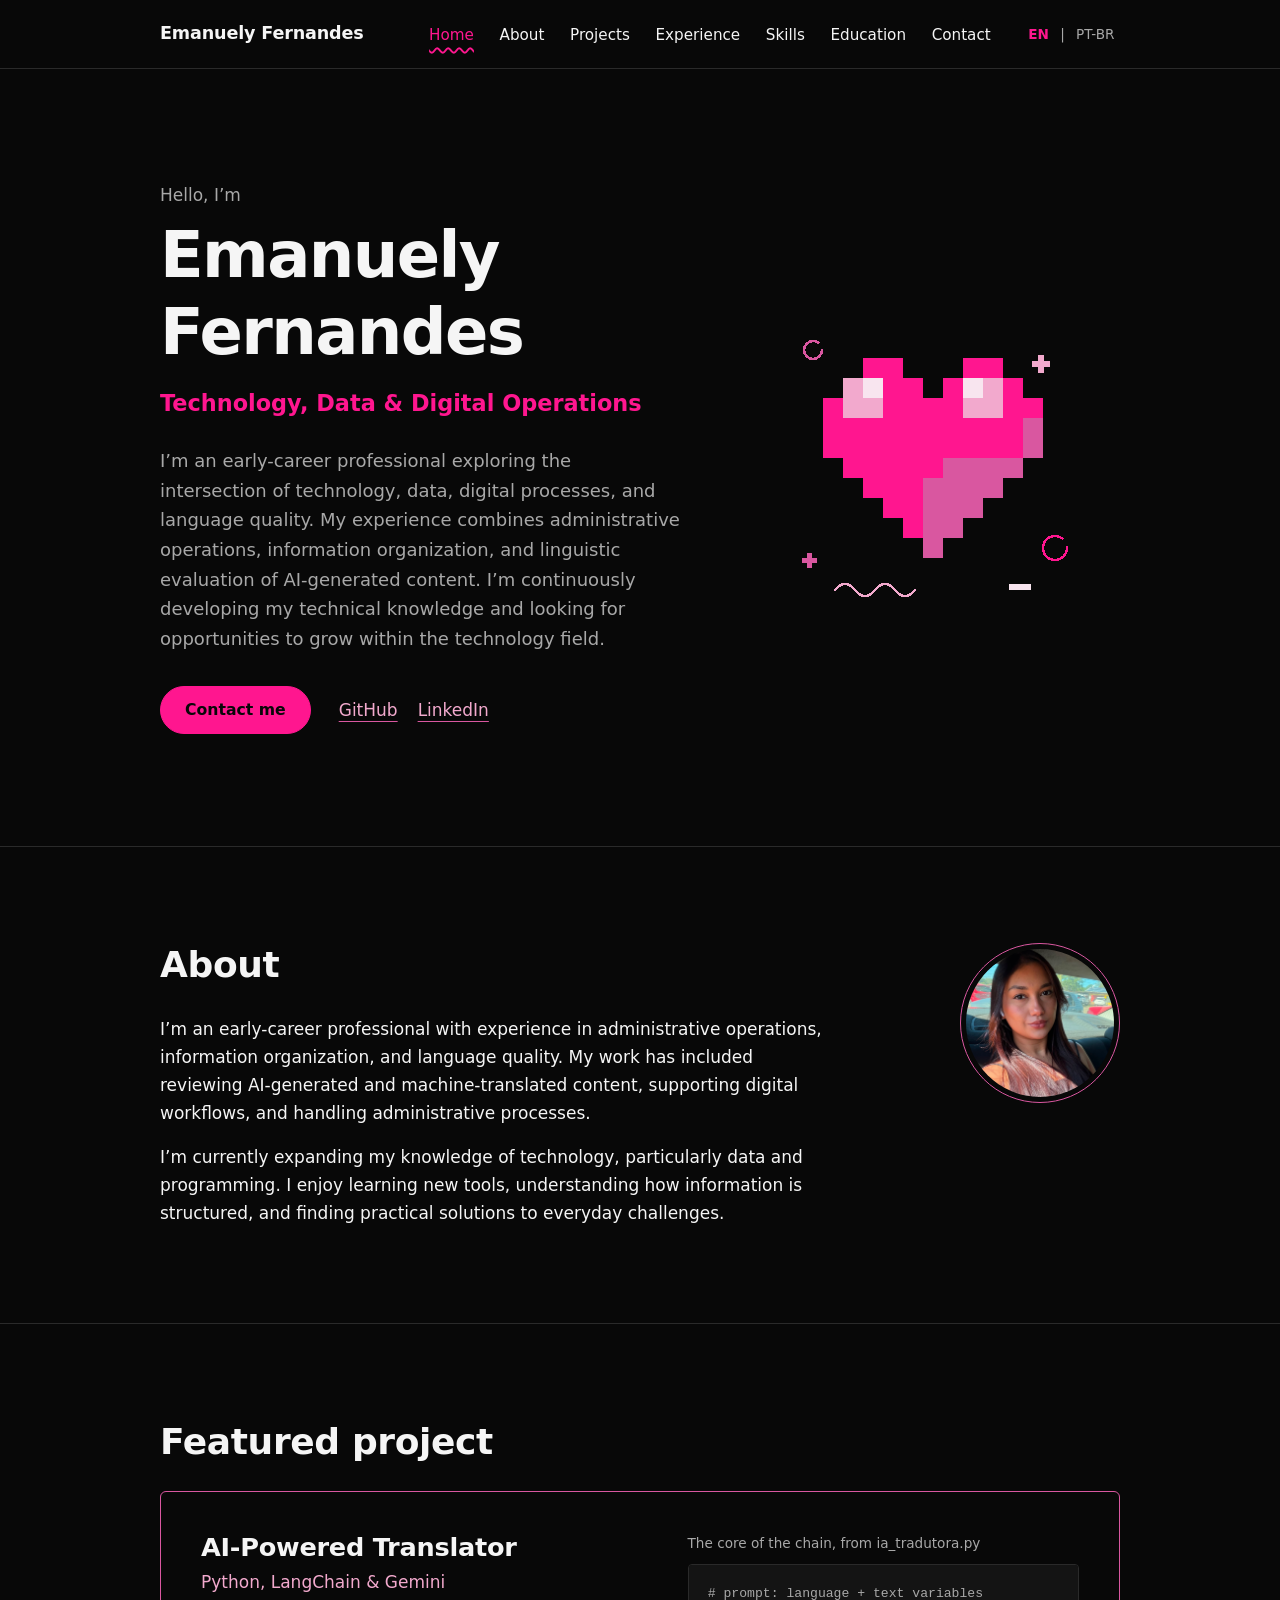
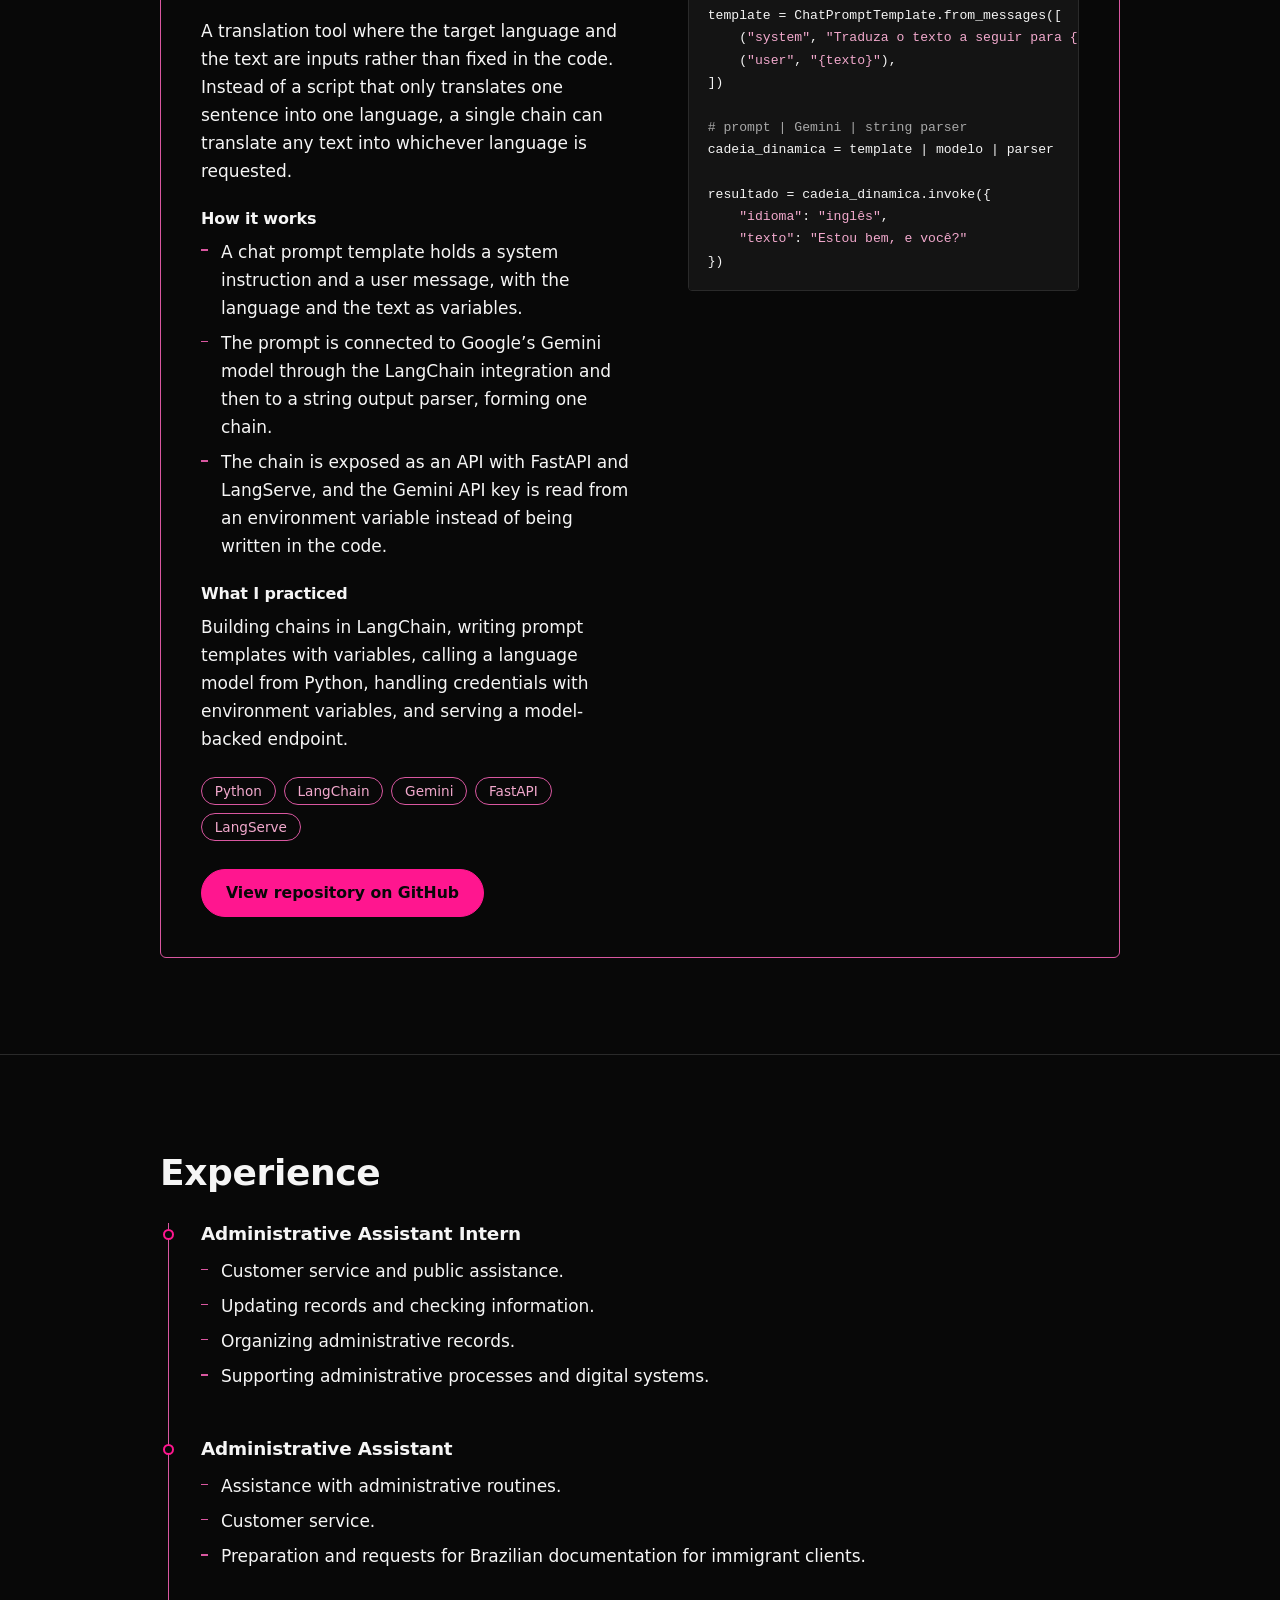
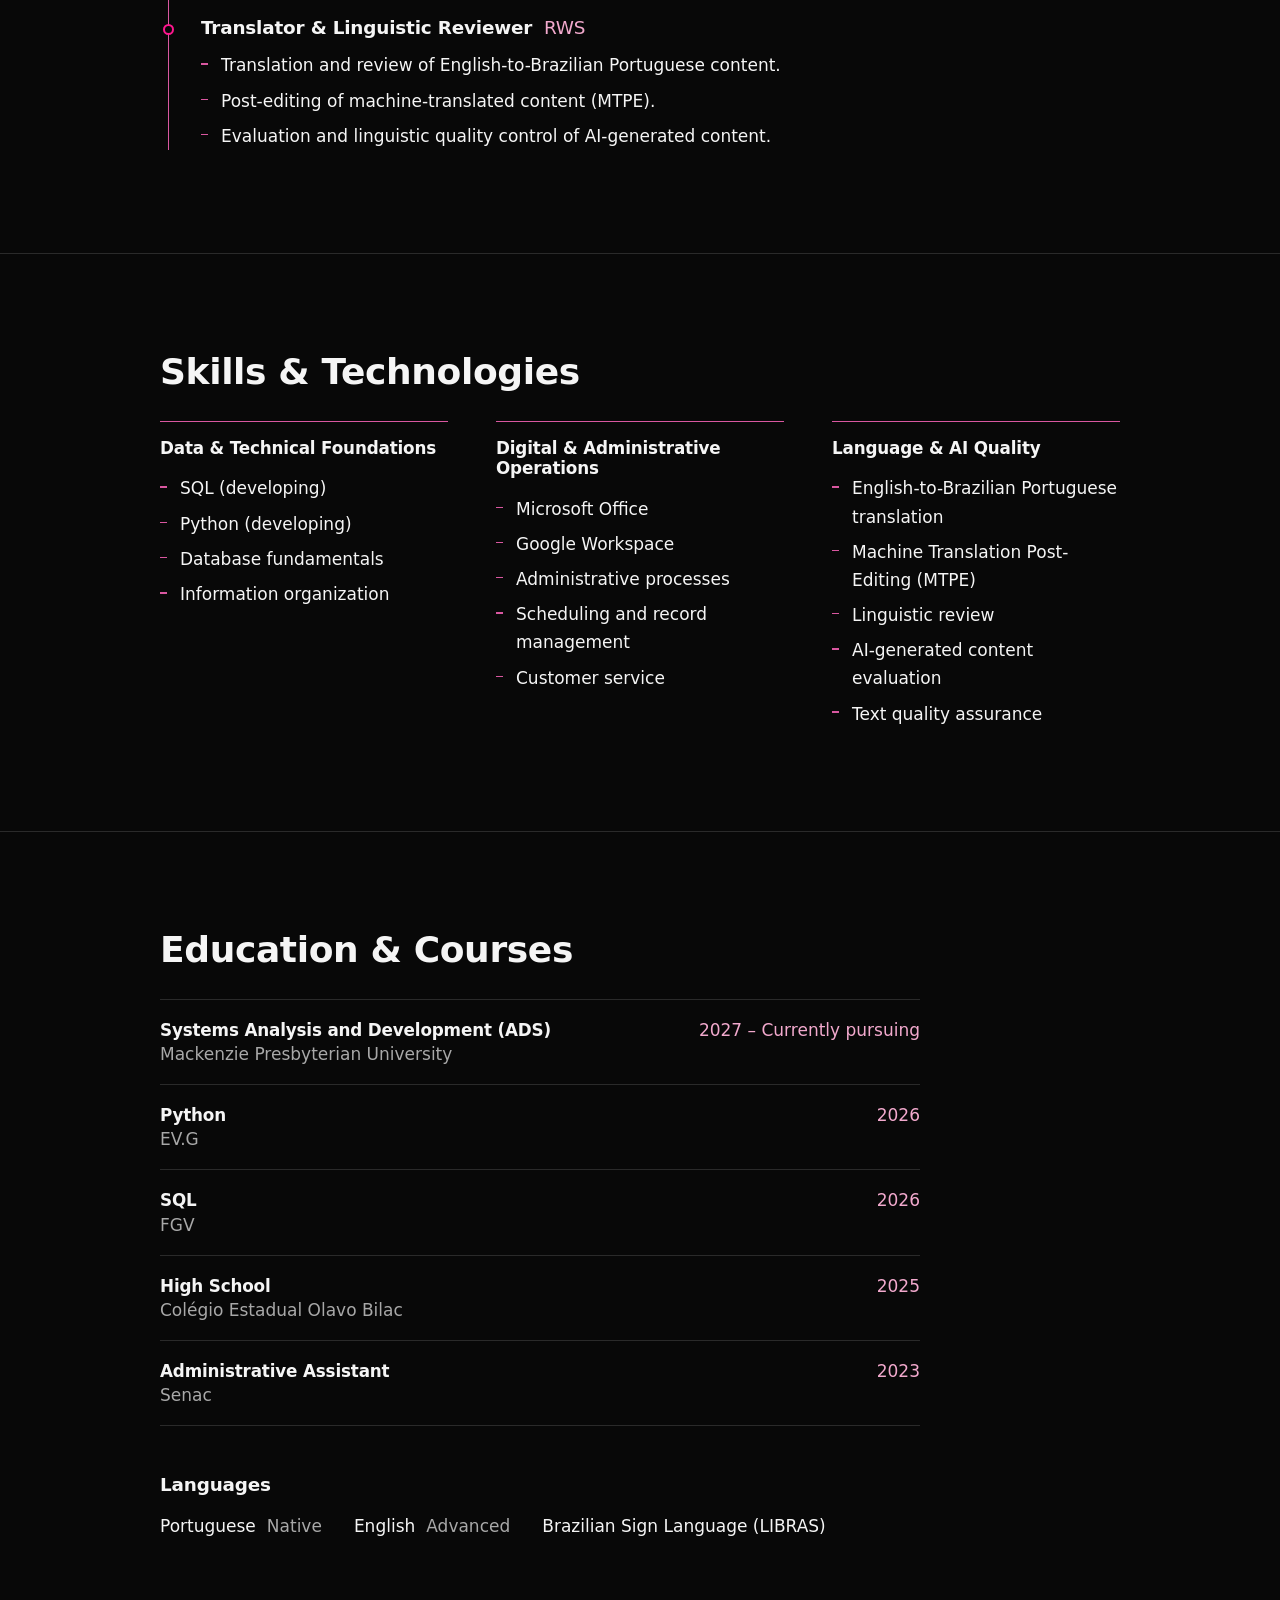
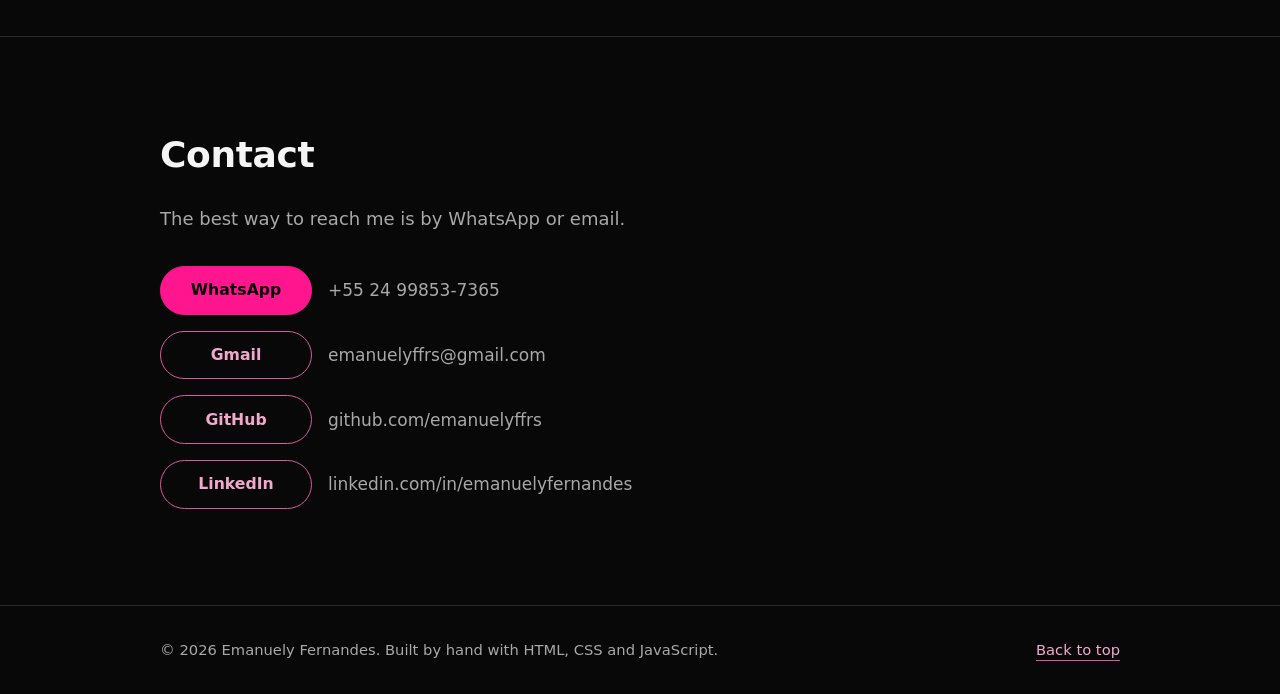
==== commit 7bb965b1: "Update profile image source in index.htmlfoto" ====
--- a/index.html
+++ b/index.html
@@ -157,7 +157,7 @@
         </div>
 
         <figure class="photo" id="photo">
-          <img src="assets/profile-photo.jpg" width="160" height="160" alt="Portrait of Emanuely Fernandes" data-i18n-attr="alt:about.photoAlt">
+          <img src="assets/profile.jpeg" width="160" height="160" alt="Portrait of Emanuely Fernandes" data-i18n-attr="alt:about.photoAlt">
           <span class="photo__placeholder" aria-hidden="true">EF</span>
         </figure>
       </div>
